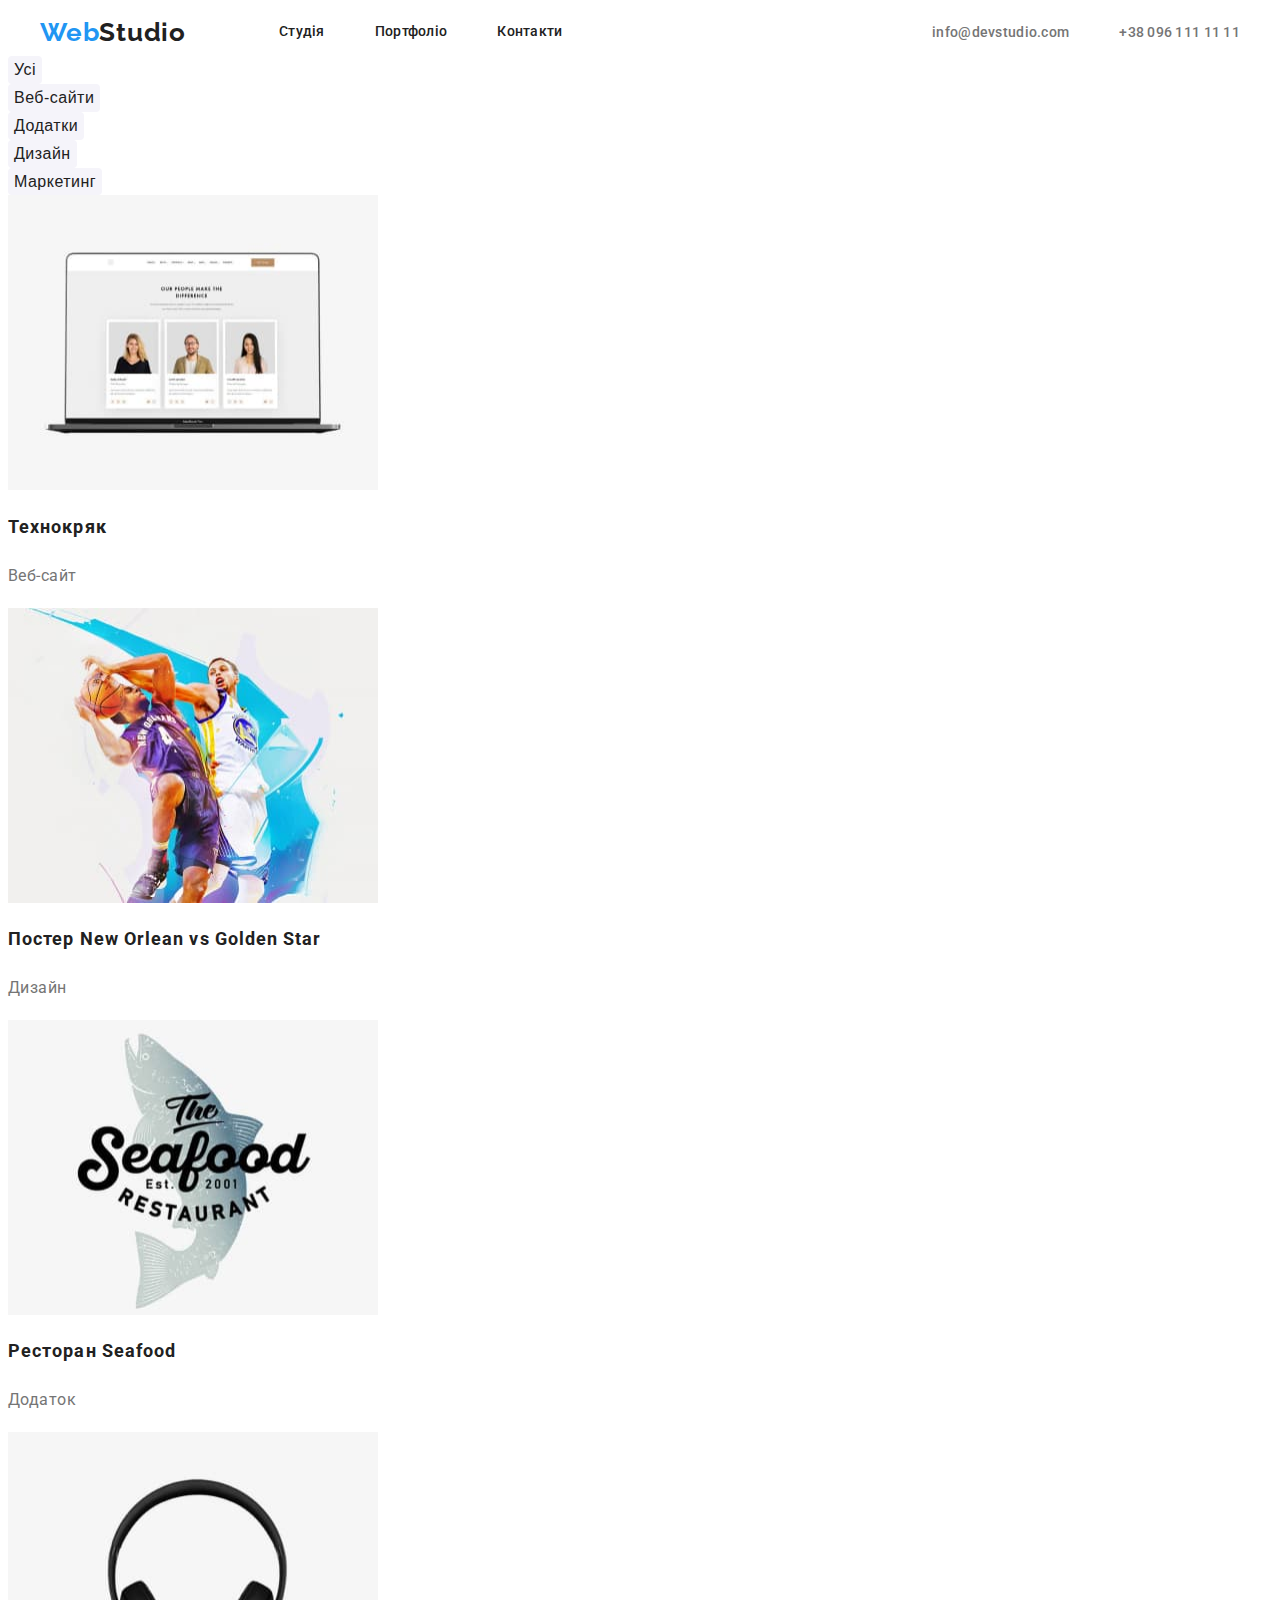
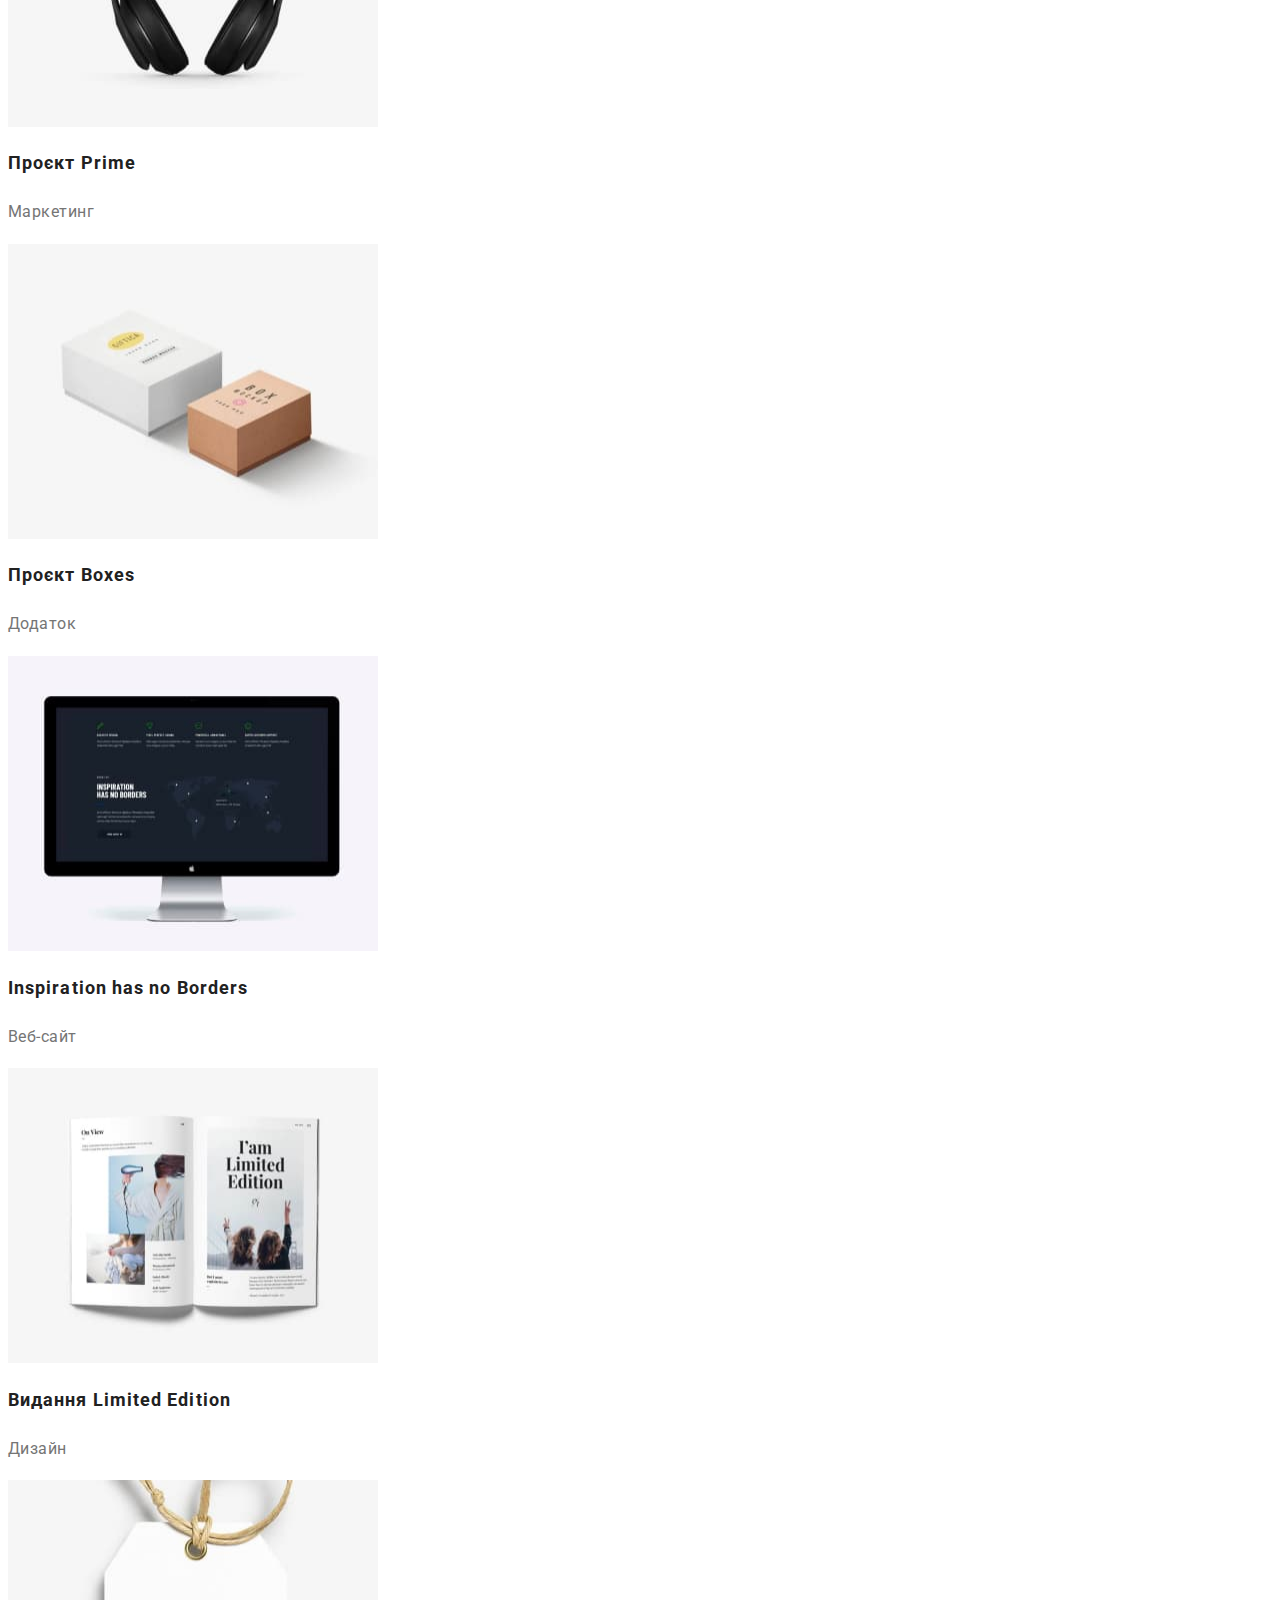
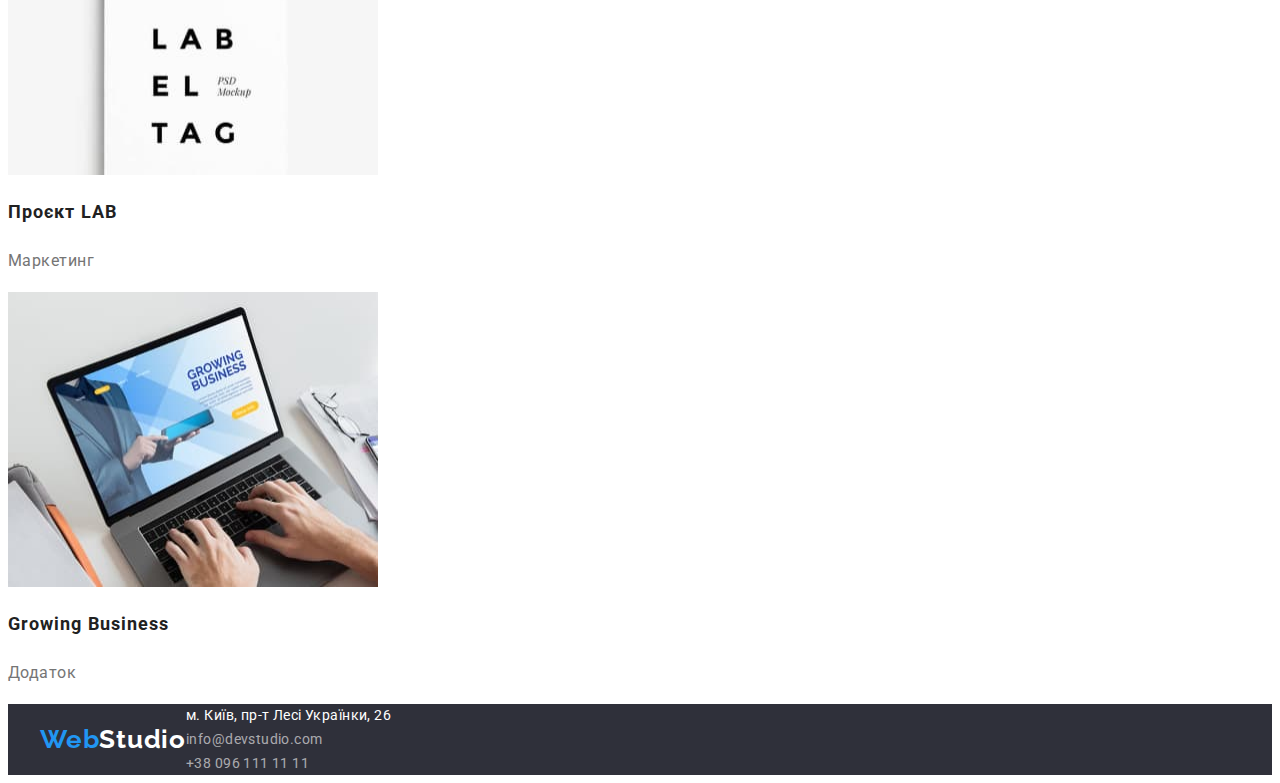
==== portfolio.html @ a686f244 "Flexbox" ====
<!DOCTYPE html>
<html lang="uk">
  <head>
    <meta charset="UTF-8" />
    <meta http-equiv="X-UA-Compatible" content="IE=edge" />
    <meta name="viewport" content="width=device-width, initial-scale=1.0" />
    <title>WebStudio</title>
    <link
      href="https://fonts.googleapis.com/css2?family=Raleway:wght@700&family=Roboto:wght@400;500;700;900&display=swap"
      rel="stylesheet"
    />
    <link rel="stylesheet" href="./css/styles.css" />
  </head>
  <body>
    <!-- Шапка Веб-студії -->
    <header>
      <div class="container">
        <a href="/" class="header-logo link"> <span>Web</span>Studio</a>
        <nav>
          <ul class="site-nav list">
            <li class="item"><a href="./index.html" class="link">Студія</a></li>
            <li class="item">
              <a href="./portfolio.html" class="link">Портфоліо</a>
            </li>
            <li class="item"><a href="#" class="link">Контакти</a></li>
          </ul>
        </nav>
        <ul class="auth-nav list">
          <li class="item">
            <a href="maito:info@devstudio.com" class="link"
              >info@devstudio.com</a
            >
          </li>
          <li class="item">
            <a href="tel:+380961111111" class="link">+38 096 111 11 11</a>
          </li>
        </ul>
      </div>
    </header>

    <!-- hero -->
    <main>
      <section>
        <h1 hidden>Портфоліо</h1>
        <ul class="list">
          <li><button type="button" class="button">Усі</button></li>
          <li><button type="button" class="button">Веб-сайти</button></li>
          <li><button type="button" class="button">Додатки</button></li>
          <li><button type="button" class="button">Дизайн</button></li>
          <li><button type="button" class="button">Маркетинг</button></li>
        </ul>
        <ul class="list">
          <li>
            <a href="#" class="link">
              <img
                src="./images/imgportfolio.jpg"
                alt="Веб-сайти"
                width="370"
                height="295"
              />
              <h2 class="list-title">Технокряк</h2>
              <p class="list-text">Веб-сайт</p>
            </a>
          </li>
          <li>
            <a href="#" class="link">
              <img
                src="./images/imgportfolio2.jpg"
                alt="Баскетболісти"
                width="370"
                height="295"
              />
              <h2 class="list-title">Постер New Orlean vs Golden Star</h2>
              <p class="list-text">Дизайн</p>
            </a>
          </li>
          <li>
            <a href="#" class="link">
              <img
                src="./images/imgportfolio3.jpg"
                alt=" логотип Ресторан Seafood"
                width="370"
                height="295"
              />
              <h2 class="list-title">Ресторан Seafood</h2>
              <p class="list-text">Додаток</p>
            </a>
          </li>
          <li>
            <a href="#" class="link">
              <img
                src="./images/imgportfolio4.jpg"
                alt="Навушники"
                width="370"
                height="295"
              />
              <h2 class="list-title">Проєкт Prime</h2>
              <p class="list-text">Маркетинг</p>
            </a>
          </li>
          <li>
            <a href="#" class="link">
              <img
                src="./images/imgportfolio5.jpg"
                alt="Коробки"
                width="370"
                height="295"
              />
              <h2 class="list-title">Проєкт Boxes</h2>
              <p class="list-text">Додаток</p>
            </a>
          </li>
          <li>
            <a href="#" class="link">
              <img
                src="./images/imgportfolio6.jpg"
                alt="Монітор"
                width="370"
                height="295"
              />
              <h2 class="list-title">Inspiration has no Borders</h2>
              <p class="list-text">Веб-сайт</p>
            </a>
          </li>
          <li>
            <a href="#" class="link">
              <img
                src="./images/imgportfolio7.jpg"
                alt="Книга"
                width="370"
                height="295"
              />
              <h2 class="list-title">Видання Limited Edition</h2>
              <p class="list-text">Дизайн</p>
            </a>
          </li>
          <li>
            <a href="#" class="link">
              <img
                src="./images/imgportfolio8.jpg"
                alt="Брелок"
                width="370"
                height="295"
              />
              <h2 class="list-title">Проєкт LAB</h2>
              <p class="list-text">Маркетинг</p>
            </a>
          </li>
          <li>
            <a href="#" class="link">
              <img
                src="./images/imgportfolio9.jpg"
                alt="Ноутбук"
                width="370"
                height="295"
              />
              <h2 class="list-title">Growing Business</h2>
              <p class="list-text">Додаток</p>
            </a>
          </li>
        </ul>
      </section>
    </main>
    <!-- Підвал -->

    <footer class="footer">
      <div class="container">
        <a href="/" class="footer-logo link"> <span>Web</span>Studio</a>
        <address class="address">
          <ul class="list">
            <li>
              <a
                href="https://goo.gl/maps/KQDLWSbAvnc4xqwA7"
                target="_blank"
                rel="noreferrer noopener"
                class="address-nav link"
                >м. Київ, пр-т Лесі Українки, 26</a
              >
            </li>
            <li>
              <a href="maito:info@devstudio.com" class="address-contacts link"
                >info@devstudio.com</a
              >
            </li>
            <li>
              <a href="tel:+380961111111" class="address-contacts link"
                >+38 096 111 11 11</a
              >
            </li>
          </ul>
        </address>
      </div>
    </footer>
  </body>
</html>
---- css/styles.css ----
html {
  box-sizing: border-box;
}

*,
*::before,
*::after {
  box-sizing: inherit;
}

:root {
  --primary-text-color: #757575;
  --title-text-color: #212121;
  --accent-color: #2196f3;
  --primary-white-color: #ffffff;
  --team-list-color: #f5f4fa;
  --button-background-color: #f5f4fa;
}

body {
  background-color: var(--primary-white-color);
  color: var(--primary-text-color);
  font-family: Roboto, sans-serif;
}

.list {
  list-style: none;
  padding: 0;
  margin: 0;
}

.link {
  text-decoration: none;
}

.page-header {
  margin: 0px;
  border-bottom: 1px solid #ececec;
}

.container {
  display: flex;
  align-items: center;
  width: 1230px;
  padding-right: 15px;
  padding-left: 15px;
  margin-left: auto;
  margin-right: auto;
}

.header-logo {
  margin-right: 93px;
  color: var(--title-text-color);
  font-family: "Raleway", sans-serif;
  font-style: normal;
  font-weight: 700;
  font-size: 26px;
  line-height: 1.71;
  letter-spacing: 0.03em;
}

.header-logo.link span {
  color: var(--accent-color);
}

.footer-logo {
  color: var(--primary-white-color);
  font-family: "Raleway", sans-serif;
  font-style: normal;
  font-weight: 700;
  font-size: 26px;
  line-height: 1.71;
  letter-spacing: 0.03em;
}

.footer-logo.link span {
  margin-bottom: 20px;
  color: var(--accent-color);
}

/* site - nav */

.site-nav {
  display: flex;
}

.site-nav .item + .item {
  margin-left: 50px;
}

.site-nav .link {
  display: block;
  padding-top: 16px;
  padding-bottom: 16px;
  color: var(--title-text-color);

  font-weight: 500;
  font-size: 14px;
  line-height: 1.14;
  letter-spacing: 0.02em;
}

.site-nav .link:hover,
.site-nav:focus {
  color: var(--accent-color);
}

.auth-nav {
  display: flex;
  margin-left: auto;
}
.auth-nav .item + .item {
  margin-left: 50px;
}

.auth-nav .link {
  color: var(--primary-text-color);
  font-weight: 500;
  font-size: 14px;
  line-height: 1.14;
  letter-spacing: 0.02em;
}

.auth-nav .link:hover,
.auth-nav .link:focus {
  color: #2196f3;
}

/* hero */
.hero {
  height: 600px;
  background-color: #2f303a;
  color: var(--primary-white-color);
  text-align: center;
}

.hero-title {
  width: 696px;
  margin-top: 0px;
  margin-bottom: 30px;
  margin-left: auto;
  margin-right: auto;
  padding-top: 200px;

  font-weight: 900;
  font-size: 44px;
  line-height: 1.36;
  letter-spacing: 0.06em;
}

.section {
  padding-top: 94px;
  padding-bottom: 94px;
}
.section-list {
  margin: 0px;
  padding-bottom: 10px;
  color: var(--title-text-color);
  font-size: 14px;
  line-height: 1.14;
  letter-spacing: 0.03em;
  text-transform: uppercase;
}

.section-title {
  color: var(--title-text-color);
  font-size: 36px;
  line-height: 1.16;
  text-align: center;
  letter-spacing: 0.03em;
  margin-bottom: 50px;
  margin-top: 0px;
}

.section-text {
  margin: 0px;
  color: var(--primary-text-color);
  font-size: 14px;
  line-height: 1.71;
}

.our-advantages {
  display: flex;
  flex-wrap: nowrap;
  gap: 30px;
}

.our-advantages .item {
  width: 270px;
}

.works,
.worker {
  display: flex;
  padding-left: 0px;
}

.works .item + .item {
  margin-left: 30px;
}

.worker .item + .item {
  margin-left: 30px;
}
.images {
  display: block;
}

.team-list {
  background-color: var(--team-list-color);
}

.team-list-item {
  background-color: var(--primary-white-color);
}
.list-title {
  color: var(--title-text-color);
  font-size: 18px;
  line-height: 2;
  letter-spacing: 0.06em;
}
.list-text {
  color: var(--primary-text-color);
  font-size: 16px;
  line-height: 1.88;
  letter-spacing: 0.03em;
}

.workers {
  color: var(--title-text-color);
  font-weight: 500;
  font-size: 16px;
  line-height: 1.18;
  text-align: center;
  letter-spacing: 0.03em;
}

.position {
  color: var(--primary-text-color);
  font-size: 16px;
  line-height: 1.18;
  text-align: center;
  letter-spacing: 0.03em;
}

.button {
  background-color: var(--button-background-color);
  color: var(--title-text-color);
  cursor: pointer;
  border: none;
  border-radius: 4px;
  font-weight: 500;
  font-size: 16px;
  line-height: 1.62;
  text-align: center;
  letter-spacing: 0.03em;
}

.button:hover,
.button:focus {
  background-color: var(--accent-color);
  color: var(--primary-white-color);
}

.button-primary {
  color: var(--primary-white-color);
  background-color: var(--accent-color);
  cursor: pointer;
  font-weight: 700;
  font-size: 16px;
  line-height: 1.87;
  letter-spacing: 0.06em;
  border: none;
  border-radius: 4px;
  margin-top: 40px;
  padding: 10px 32px;
}

.footer {
  background-color: #2f303a;
}

.address-nav,
.address-contacts {
  color: var(--primary-white-color);
  font-style: normal;
  font-size: 14px;
  line-height: 1.71;
  letter-spacing: 0.03em;
}
.address-nav:hover,
.address-nav:focus {
  color: var(--accent-color);
}

.address-contacts.link {
  color: rgba(255, 255, 255, 0.6);
}

.address-contacts:hover,
.address-contacts:focus {
  color: var(--accent-color);
}
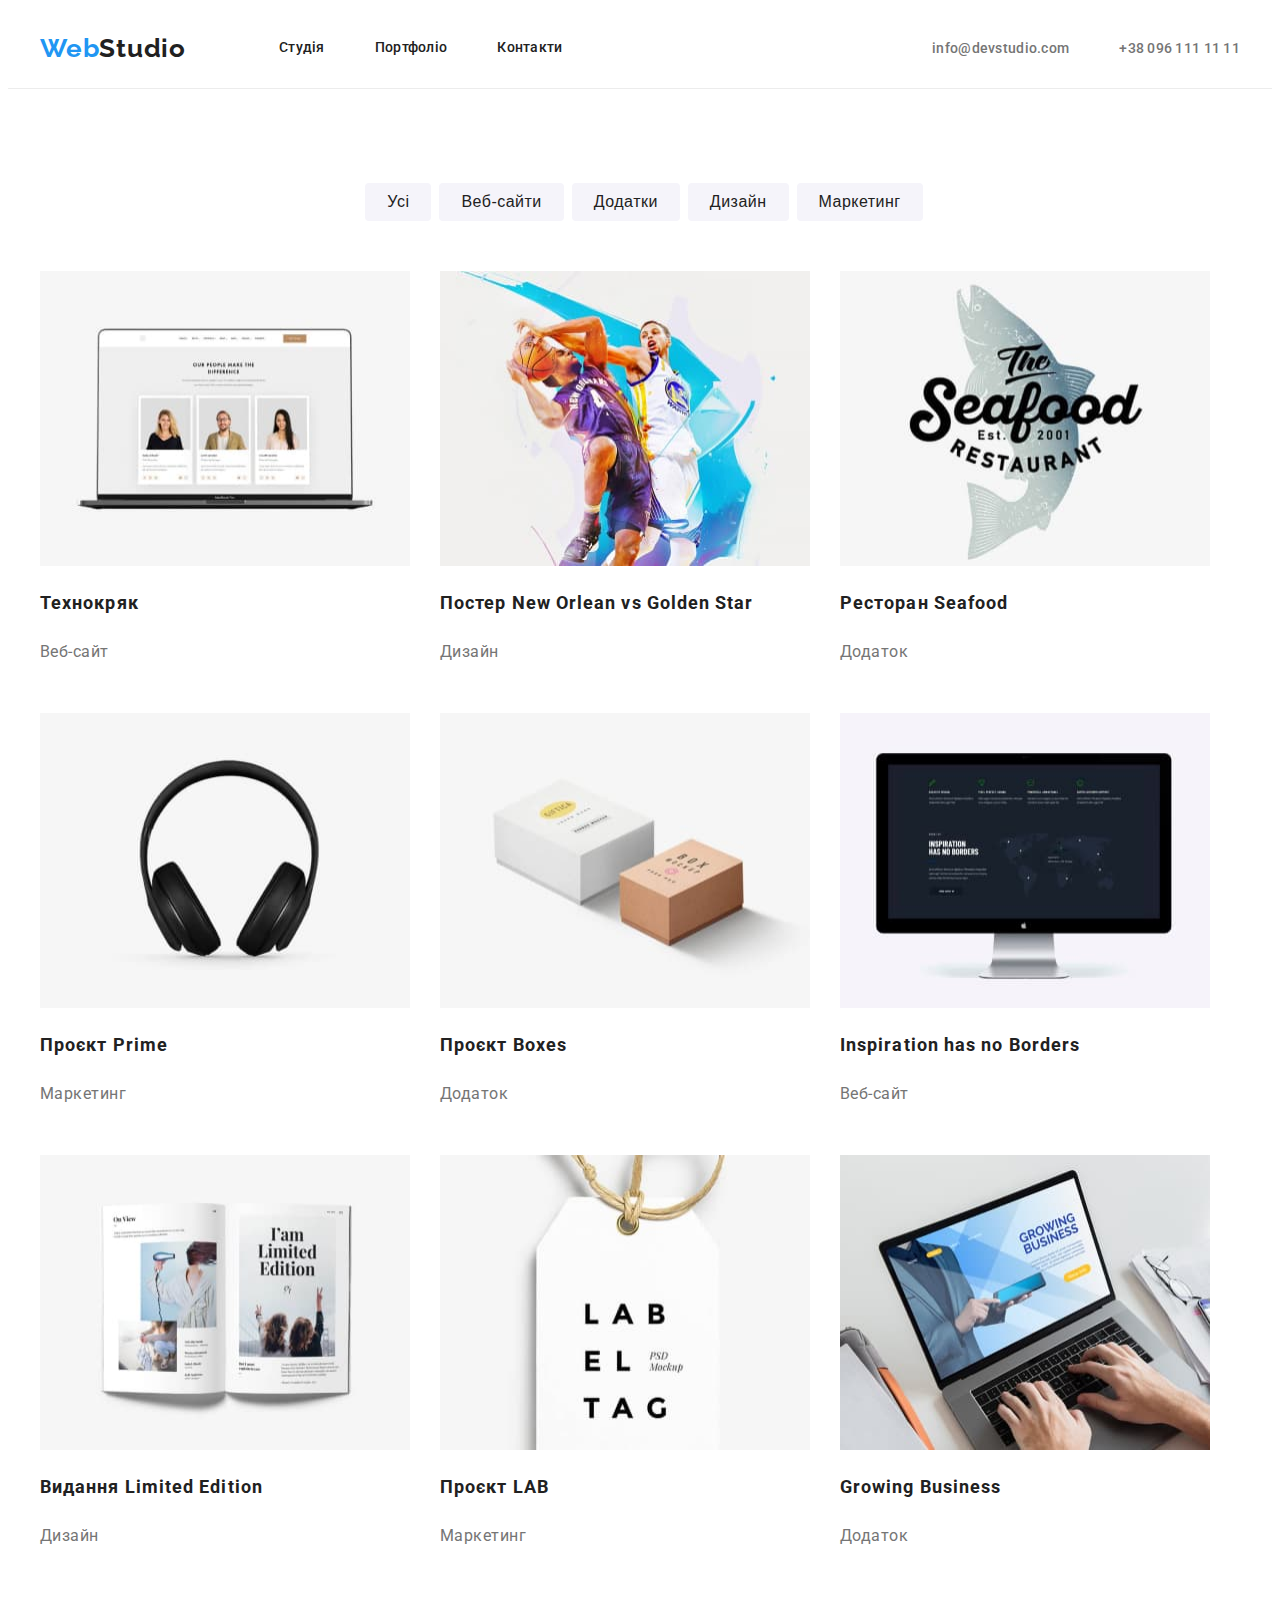
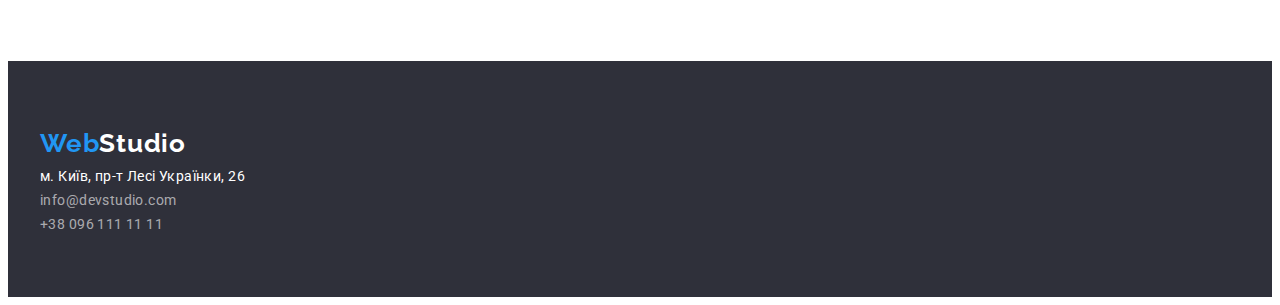
==== commit e9d840a2: "portfolio" ====
--- a/portfolio.html
+++ b/portfolio.html
@@ -13,14 +13,14 @@
   </head>
   <body>
     <!-- Шапка Веб-студії -->
-    <header>
+    <header class="page-header">
       <div class="container">
         <a href="/" class="header-logo link"> <span>Web</span>Studio</a>
         <nav>
           <ul class="site-nav list">
             <li class="item"><a href="./index.html" class="link">Студія</a></li>
             <li class="item">
-              <a href="./portfolio.html" class="link">Портфоліо</a>
+              <a href="#" class="link">Портфоліо</a>
             </li>
             <li class="item"><a href="#" class="link">Контакти</a></li>
           </ul>
@@ -40,131 +40,142 @@
 
     <!-- hero -->
     <main>
-      <section>
+      <section class="section">
         <h1 hidden>Портфоліо</h1>
-        <ul class="list">
-          <li><button type="button" class="button">Усі</button></li>
-          <li><button type="button" class="button">Веб-сайти</button></li>
-          <li><button type="button" class="button">Додатки</button></li>
-          <li><button type="button" class="button">Дизайн</button></li>
-          <li><button type="button" class="button">Маркетинг</button></li>
-        </ul>
-        <ul class="list">
-          <li>
-            <a href="#" class="link">
-              <img
-                src="./images/imgportfolio.jpg"
-                alt="Веб-сайти"
-                width="370"
-                height="295"
-              />
-              <h2 class="list-title">Технокряк</h2>
-              <p class="list-text">Веб-сайт</p>
-            </a>
-          </li>
-          <li>
-            <a href="#" class="link">
-              <img
-                src="./images/imgportfolio2.jpg"
-                alt="Баскетболісти"
-                width="370"
-                height="295"
-              />
-              <h2 class="list-title">Постер New Orlean vs Golden Star</h2>
-              <p class="list-text">Дизайн</p>
-            </a>
-          </li>
-          <li>
-            <a href="#" class="link">
-              <img
-                src="./images/imgportfolio3.jpg"
-                alt=" логотип Ресторан Seafood"
-                width="370"
-                height="295"
-              />
-              <h2 class="list-title">Ресторан Seafood</h2>
-              <p class="list-text">Додаток</p>
-            </a>
-          </li>
-          <li>
-            <a href="#" class="link">
-              <img
-                src="./images/imgportfolio4.jpg"
-                alt="Навушники"
-                width="370"
-                height="295"
-              />
-              <h2 class="list-title">Проєкт Prime</h2>
-              <p class="list-text">Маркетинг</p>
-            </a>
-          </li>
-          <li>
-            <a href="#" class="link">
-              <img
-                src="./images/imgportfolio5.jpg"
-                alt="Коробки"
-                width="370"
-                height="295"
-              />
-              <h2 class="list-title">Проєкт Boxes</h2>
-              <p class="list-text">Додаток</p>
-            </a>
-          </li>
-          <li>
-            <a href="#" class="link">
-              <img
-                src="./images/imgportfolio6.jpg"
-                alt="Монітор"
-                width="370"
-                height="295"
-              />
-              <h2 class="list-title">Inspiration has no Borders</h2>
-              <p class="list-text">Веб-сайт</p>
-            </a>
-          </li>
-          <li>
-            <a href="#" class="link">
-              <img
-                src="./images/imgportfolio7.jpg"
-                alt="Книга"
-                width="370"
-                height="295"
-              />
-              <h2 class="list-title">Видання Limited Edition</h2>
-              <p class="list-text">Дизайн</p>
-            </a>
-          </li>
-          <li>
-            <a href="#" class="link">
-              <img
-                src="./images/imgportfolio8.jpg"
-                alt="Брелок"
-                width="370"
-                height="295"
-              />
-              <h2 class="list-title">Проєкт LAB</h2>
-              <p class="list-text">Маркетинг</p>
-            </a>
-          </li>
-          <li>
-            <a href="#" class="link">
-              <img
-                src="./images/imgportfolio9.jpg"
-                alt="Ноутбук"
-                width="370"
-                height="295"
-              />
-              <h2 class="list-title">Growing Business</h2>
-              <p class="list-text">Додаток</p>
-            </a>
-          </li>
-        </ul>
+        <div class="container"></div><ul class="list menu">
+          <li><button type="button" class="button menu-item">Усі</button></li>
+          <li>
+            <button type="button" class="button menu-item">Веб-сайти</button>
+          </li>
+          <li>
+            <button type="button" class="button menu-item">Додатки</button>
+          </li>
+          <li>
+            <button type="button" class="button menu-item">Дизайн</button>
+          </li>
+          <li>
+            <button type="button" class="button menu-item">Маркетинг</button>
+          </li>
+        </ul></div>
+        <div class="container">
+          <ul class="list projects">
+            <li class="projects-list">
+              <a href="#" class="link">
+                <img
+                  src="./images/imgportfolio.jpg"
+                  alt="Веб-сайти"
+                  width="370"
+                  height="295"
+                />
+                <h2 class="list-title">Технокряк</h2>
+                <p class="list-text">Веб-сайт</p>
+              </a>
+            </li>
+            <li class="projects-list">
+              <a href="#" class="link">
+                <img
+                  src="./images/imgportfolio2.jpg"
+                  alt="Баскетболісти"
+                  width="370"
+                  height="295"
+                />
+                <h2 class="list-title">Постер New Orlean vs Golden Star</h2>
+                <p class="list-text">Дизайн</p>
+              </a>
+            </li>
+            <li class="projects-list">
+              <a href="#" class="link">
+                <img
+                  src="./images/imgportfolio3.jpg"
+                  alt=" логотип Ресторан Seafood"
+                  width="370"
+                  height="295"
+                />
+                <h2 class="list-title">Ресторан Seafood</h2>
+                <p class="list-text">Додаток</p>
+              </a>
+            </li>
+            <li class="projects-list">
+              <a href="#" class="link">
+                <img
+                  src="./images/imgportfolio4.jpg"
+                  alt="Навушники"
+                  width="370"
+                  height="295"
+                />
+                <h2 class="list-title">Проєкт Prime</h2>
+                <p class="list-text">Маркетинг</p>
+              </a>
+            </li>
+            <li class="projects-list">
+              <a href="#" class="link">
+                <img
+                  src="./images/imgportfolio5.jpg"
+                  alt="Коробки"
+                  width="370"
+                  height="295"
+                />
+                <h2 class="list-title">Проєкт Boxes</h2>
+                <p class="list-text">Додаток</p>
+              </a>
+            </li>
+            <li class="projects-list">
+              <a href="#" class="link">
+                <img
+                  src="./images/imgportfolio6.jpg"
+                  alt="Монітор"
+                  width="370"
+                  height="295"
+                />
+                <h2 class="list-title">Inspiration has no Borders</h2>
+                <p class="list-text">Веб-сайт</p>
+              </a>
+            </li>
+            <li class="projects-list">
+              <a href="#" class="link">
+                <img
+                  src="./images/imgportfolio7.jpg"
+                  alt="Книга"
+                  width="370"
+                  height="295"
+                />
+                <h2 class="list-title">Видання Limited Edition</h2>
+                <p class="list-text">Дизайн</p>
+              </a>
+            </li>
+            <li class="projects-list">
+              <a href="#" class="link">
+                <img
+                  src="./images/imgportfolio8.jpg"
+                  alt="Брелок"
+                  width="370"
+                  height="295"
+                />
+                <h2 class="list-title">Проєкт LAB</h2>
+                <p class="list-text">Маркетинг</p>
+              </a>
+            </li>
+            <li class="projects-list">
+              <a href="#" class="link">
+                <img
+                  src="./images/imgportfolio9.jpg"
+                  alt="Ноутбук"
+                  width="370"
+                  height="295"
+                />
+                <h2 class="list-title">Growing Business</h2>
+                <p class="list-text">Додаток</p>
+              </a>
+            </li>
+          </ul>
+        </div>
       </section>
     </main>
+
     <!-- Підвал -->
 
     <footer class="footer">
-      <div class="container">
+      <div class="container footer">
         <a href="/" class="footer-logo link"> <span>Web</span>Studio</a>
         <address class="address">
           <ul class="list">
--- a/css/styles.css
+++ b/css/styles.css
@@ -78,6 +78,16 @@
   color: var(--accent-color);
 }
 
+.container.footer {
+  display: block;
+  padding-top: 60px;
+  padding-bottom: 60px;
+}
+
+.footer {
+  background-color: #2f303a;
+}
+
 /* site - nav */
 
 .site-nav {
@@ -90,8 +100,8 @@
 
 .site-nav .link {
   display: block;
-  padding-top: 16px;
-  padding-bottom: 16px;
+  padding-top: 32px;
+  padding-bottom: 32px;
   color: var(--title-text-color);
 
   font-weight: 500;
@@ -256,6 +266,38 @@
   letter-spacing: 0.03em;
 }
 
+.menu {
+  display: flex;
+  justify-content: center;
+  padding-bottom: 50px;
+ 
+}
+
+.menu-item{
+  border-radius: 4px;
+  padding: 6px 22px;
+  margin-left: 8px;
+}
+
+.projects {
+  display: flex;
+  flex-wrap: wrap;
+  }
+
+.projects-list {
+  width: calc(100%-60px)/3);
+  margin-right: 30px;
+  margin-bottom: 30px;
+  }
+
+.projects-list:nth-child(3n) {
+  margin-right: 0px;
+}
+
+.projects-list:nth-last-child(-n + 3) {
+  margin-bottom: 0px;
+} 
+
 .button:hover,
 .button:focus {
   background-color: var(--accent-color);
@@ -276,10 +318,6 @@
   padding: 10px 32px;
 }
 
-.footer {
-  background-color: #2f303a;
-}
-
 .address-nav,
 .address-contacts {
   color: var(--primary-white-color);
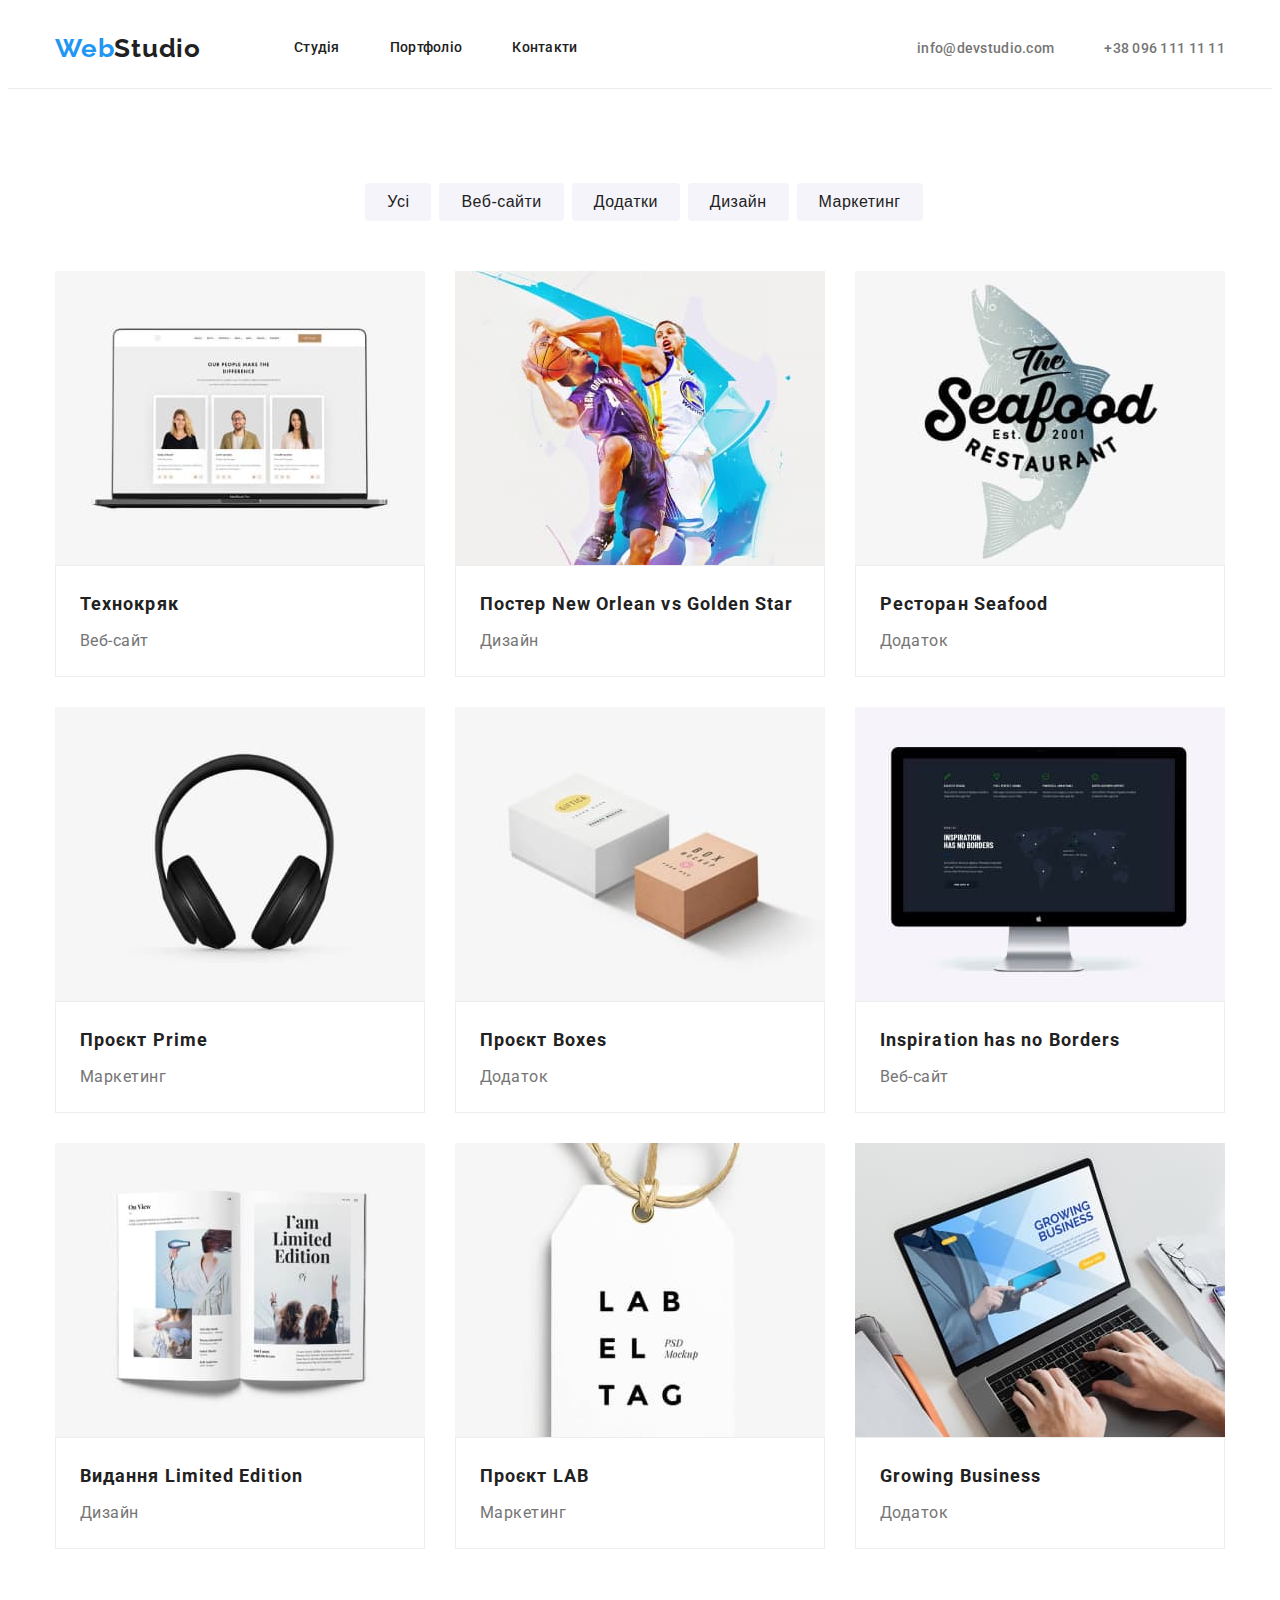
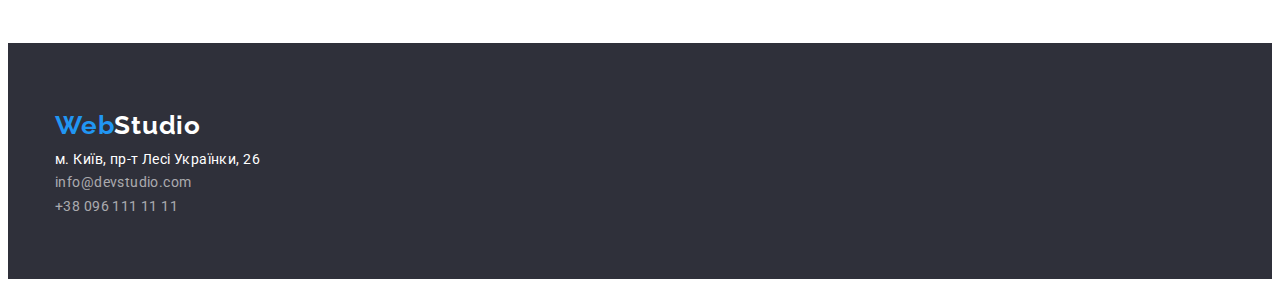
==== commit 1b7b6b10: "Робота над помилками" ====
--- a/portfolio.html
+++ b/portfolio.html
@@ -13,14 +13,15 @@
   </head>
   <body>
     <!-- Шапка Веб-студії -->
-    <header class="page-header">
-      <div class="container">
+    
+   <header class="header">
+      <div class="container header-list">
         <a href="/" class="header-logo link"> <span>Web</span>Studio</a>
         <nav>
           <ul class="site-nav list">
-            <li class="item"><a href="./index.html" class="link">Студія</a></li>
+            <li class="item"><a href="#" class="link">Студія</a></li>
             <li class="item">
-              <a href="#" class="link">Портфоліо</a>
+              <a href="./portfolio.html" class="link">Портфоліо</a>
             </li>
             <li class="item"><a href="#" class="link">Контакти</a></li>
           </ul>
@@ -57,7 +58,7 @@
             <button type="button" class="button menu-item">Маркетинг</button>
           </li>
         </ul></div>
-        <div class="container">
+        <div class="container portfolio">
           <ul class="list projects">
             <li class="projects-list">
               <a href="#" class="link">
@@ -67,8 +68,8 @@
                   width="370"
                   height="295"
                 />
-                <h2 class="list-title">Технокряк</h2>
-                <p class="list-text">Веб-сайт</p>
+                <div class="filter-menu"><h2 class="list-title">Технокряк</h2>
+                <p class="list-text">Веб-сайт</p></div>
               </a>
             </li>
             <li class="projects-list">
@@ -79,8 +80,8 @@
                   width="370"
                   height="295"
                 />
-                <h2 class="list-title">Постер New Orlean vs Golden Star</h2>
-                <p class="list-text">Дизайн</p>
+                <div class="filter-menu"><h2 class="list-title">Постер New Orlean vs Golden Star</h2>
+                <p class="list-text">Дизайн</p></div>
               </a>
             </li>
             <li class="projects-list">
@@ -91,8 +92,8 @@
                   width="370"
                   height="295"
                 />
-                <h2 class="list-title">Ресторан Seafood</h2>
-                <p class="list-text">Додаток</p>
+                <div class="filter-menu"><h2 class="list-title">Ресторан Seafood</h2>
+                <p class="list-text">Додаток</p></div>
               </a>
             </li>
             <li class="projects-list">
@@ -103,8 +104,8 @@
                   width="370"
                   height="295"
                 />
-                <h2 class="list-title">Проєкт Prime</h2>
-                <p class="list-text">Маркетинг</p>
+                <div class="filter-menu"><h2 class="list-title">Проєкт Prime</h2>
+                <p class="list-text">Маркетинг</p></div>
               </a>
             </li>
             <li class="projects-list">
@@ -115,8 +116,8 @@
                   width="370"
                   height="295"
                 />
-                <h2 class="list-title">Проєкт Boxes</h2>
-                <p class="list-text">Додаток</p>
+                <div class="filter-menu"><h2 class="list-title">Проєкт Boxes</h2>
+                <p class="list-text">Додаток</p></div>
               </a>
             </li>
             <li class="projects-list">
@@ -127,8 +128,8 @@
                   width="370"
                   height="295"
                 />
-                <h2 class="list-title">Inspiration has no Borders</h2>
-                <p class="list-text">Веб-сайт</p>
+                <div class="filter-menu"><h2 class="list-title">Inspiration has no Borders</h2>
+                <p class="list-text">Веб-сайт</p></div>
               </a>
             </li>
             <li class="projects-list">
@@ -139,8 +140,8 @@
                   width="370"
                   height="295"
                 />
-                <h2 class="list-title">Видання Limited Edition</h2>
-                <p class="list-text">Дизайн</p>
+                <div class="filter-menu"><h2 class="list-title">Видання Limited Edition</h2>
+                <p class="list-text">Дизайн</p></div>
               </a>
             </li>
             <li class="projects-list">
@@ -151,8 +152,8 @@
                   width="370"
                   height="295"
                 />
-                <h2 class="list-title">Проєкт LAB</h2>
-                <p class="list-text">Маркетинг</p>
+                <div class="filter-menu"><h2 class="list-title">Проєкт LAB</h2>
+                <p class="list-text">Маркетинг</p></div>
               </a>
             </li>
             <li class="projects-list">
@@ -163,8 +164,8 @@
                   width="370"
                   height="295"
                 />
-                <h2 class="list-title">Growing Business</h2>
-                <p class="list-text">Додаток</p>
+                <div class="filter-menu"><h2 class="list-title">Growing Business</h2>
+                <p class="list-text">Додаток</p></div>
               </a>
             </li>
           </ul>
--- a/css/styles.css
+++ b/css/styles.css
@@ -33,19 +33,46 @@
   text-decoration: none;
 }
 
-.page-header {
+h1,
+h2,
+h3,
+h4,
+h5,
+h6,
+p,
+ul {
+  margin: 0px;
+  padding: 0px;
+}
+
+.filter-menu {
+  border: 1px solid #eeeeee;
+  padding: 20px 24px;
+}
+
+.container {
+  max-width: 1200px;
+  padding: 0px 15px;
+  margin: 0px auto;
+}
+
+img {
+  display: block;
+  width: 100%;
+  height: auto;
+}
+
+.portfolio {
+  display: flex;
+}
+.header {
   margin: 0px;
   border-bottom: 1px solid #ececec;
 }
 
-.container {
+.header-list {
   display: flex;
   align-items: center;
-  width: 1230px;
-  padding-right: 15px;
-  padding-left: 15px;
-  margin-left: auto;
-  margin-right: auto;
 }
 
 .header-logo {
@@ -138,20 +165,16 @@
 
 /* hero */
 .hero {
-  height: 600px;
+  /* height: 600px; */
   background-color: #2f303a;
+  padding: 200px 0px;
   color: var(--primary-white-color);
   text-align: center;
 }
 
 .hero-title {
-  width: 696px;
-  margin-top: 0px;
-  margin-bottom: 30px;
-  margin-left: auto;
-  margin-right: auto;
-  padding-top: 200px;
-
+  max-width: 696px;
+  margin: 0 auto 30px;
   font-weight: 900;
   font-size: 44px;
   line-height: 1.36;
@@ -189,6 +212,10 @@
   line-height: 1.71;
 }
 
+.benefits {
+  padding-bottom: 0px;
+}
+
 .our-advantages {
   display: flex;
   flex-wrap: nowrap;
@@ -228,6 +255,7 @@
   font-size: 18px;
   line-height: 2;
   letter-spacing: 0.06em;
+  margin-bottom: 4px;
 }
 .list-text {
   color: var(--primary-text-color);
@@ -270,10 +298,9 @@
   display: flex;
   justify-content: center;
   padding-bottom: 50px;
- 
-}
-
-.menu-item{
+}
+
+.menu-item {
   border-radius: 4px;
   padding: 6px 22px;
   margin-left: 8px;
@@ -282,13 +309,8 @@
 .projects {
   display: flex;
   flex-wrap: wrap;
-  }
-
-.projects-list {
-  width: calc(100%-60px)/3);
-  margin-right: 30px;
-  margin-bottom: 30px;
-  }
+  gap: 30px;
+}
 
 .projects-list:nth-child(3n) {
   margin-right: 0px;
@@ -296,7 +318,7 @@
 
 .projects-list:nth-last-child(-n + 3) {
   margin-bottom: 0px;
-} 
+}
 
 .button:hover,
 .button:focus {
@@ -314,7 +336,6 @@
   letter-spacing: 0.06em;
   border: none;
   border-radius: 4px;
-  margin-top: 40px;
   padding: 10px 32px;
 }
 
